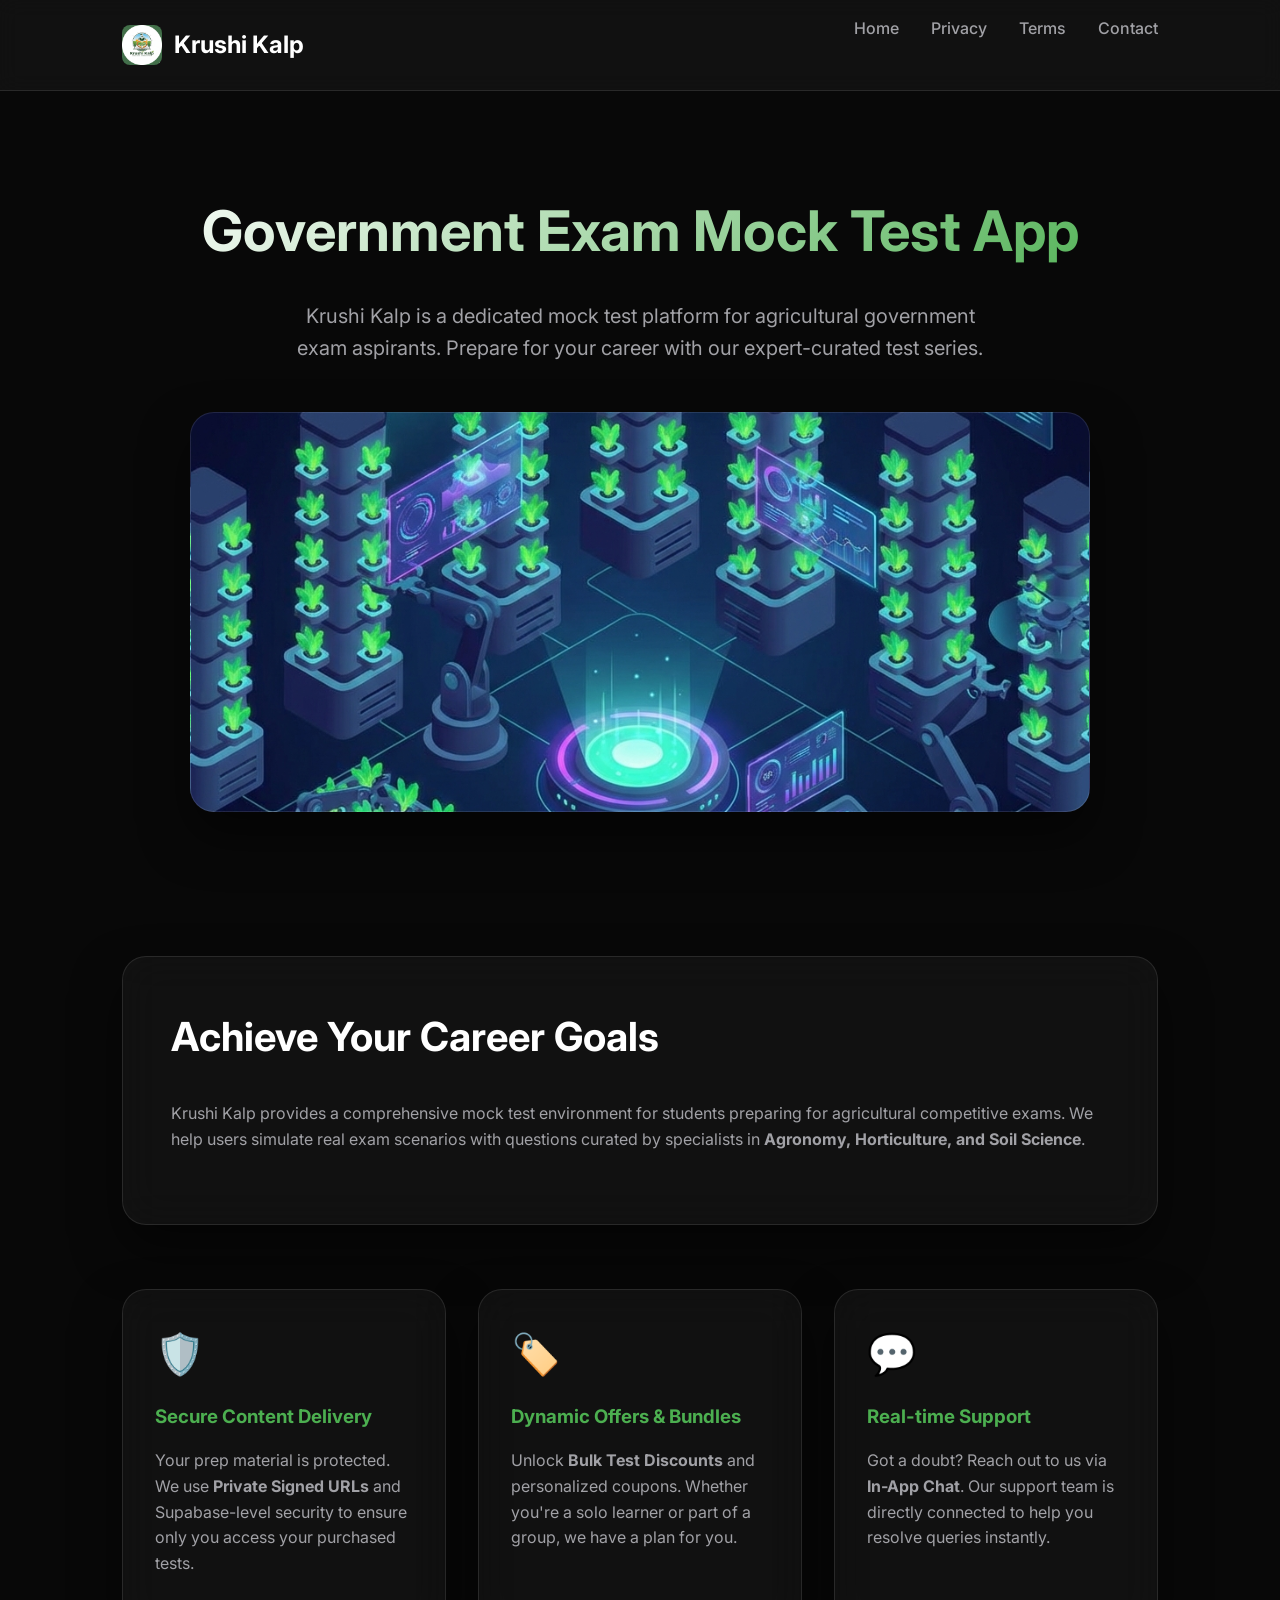
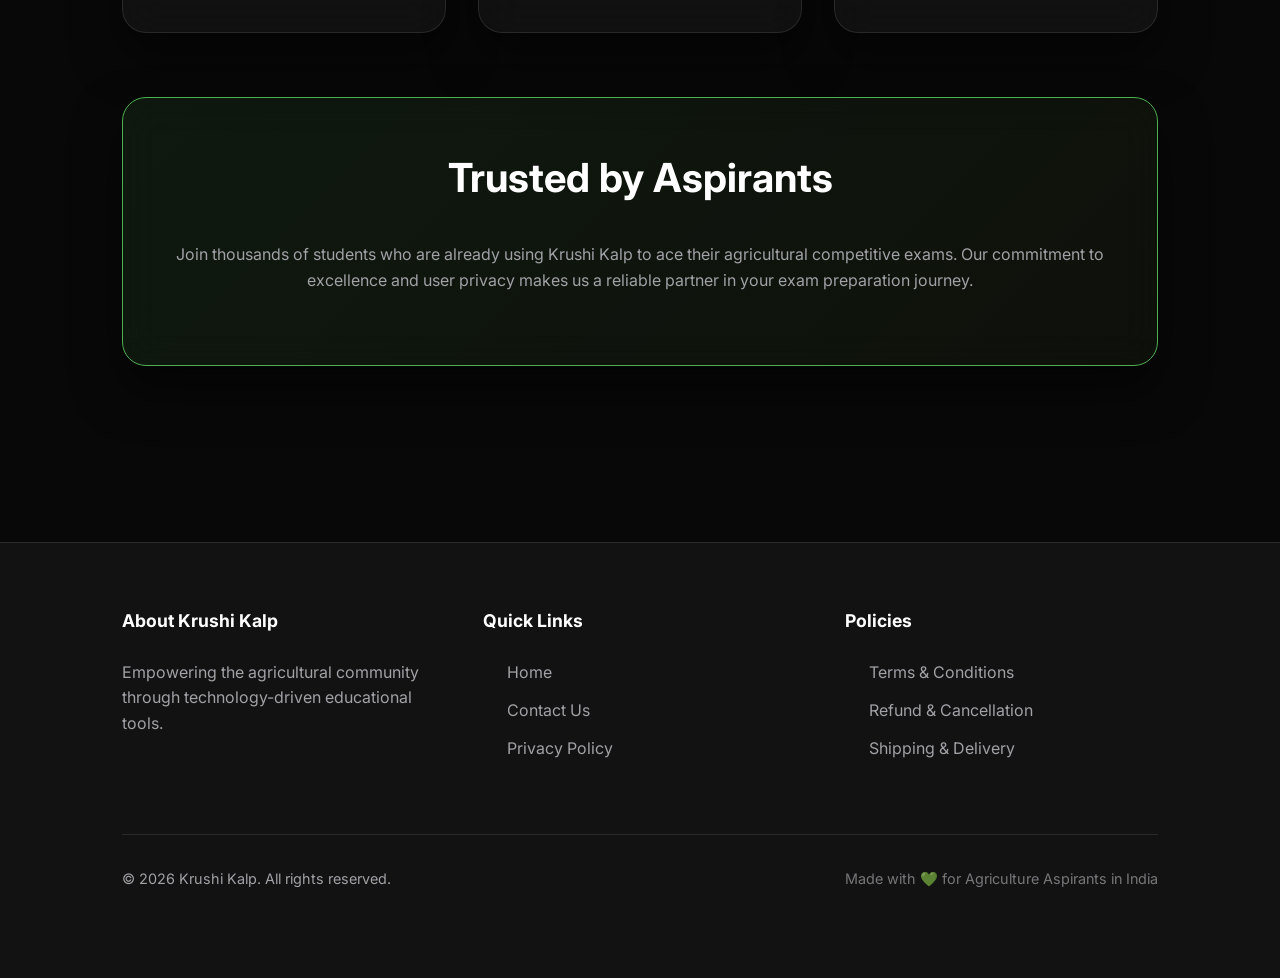
==== index.html @ 7db2fd85 "firs upload" ====
<!DOCTYPE html>
<html lang="en">

<head>
    <meta charset="UTF-8">
    <meta name="viewport" content="width=device-width, initial-scale=1.0">
    <title>Krushi Kalp - Professional Agritech Solutions</title>
    <link rel="stylesheet" href="styles.css">
    <link href="https://fonts.googleapis.com/css2?family=Inter:wght@400;500;700&display=swap" rel="stylesheet">
</head>

<body>
    <header>
        <div class="container">
            <nav>
                <a href="index.html" class="logo">
                    <img src="app_logo.jpeg" alt="Krushi Kalp Logo">
                    <span>Krushi Kalp</span>
                </a>
                <ul class="nav-links">
                    <li><a href="index.html">Home</a></li>
                    <li><a href="privacy-policy.html">Privacy</a></li>
                    <li><a href="terms-and-conditions.html">Terms</a></li>
                    <li><a href="contact-us.html">Contact</a></li>
                </ul>
            </nav>
        </div>
    </header>

    <main>
        <div class="container">
            <section class="hero">
                <h1>Government Exam Mock Test App</h1>
                <p>Krushi Kalp is a dedicated mock test platform for agricultural government exam aspirants. Prepare for
                    your career with our expert-curated test series.</p>
                <div class="hero-image" style="background-image: url('hero.png');"></div>
            </section>

            <section class="content-section">
                <div class="card">
                    <h2>Achieve Your Career Goals</h2>
                    <p>Krushi Kalp provides a comprehensive mock test environment for students preparing for
                        agricultural
                        competitive exams. We help users simulate real exam scenarios with questions curated by
                        specialists
                        in <strong>Agronomy, Horticulture, and Soil Science</strong>.</p>
                </div>

                <div
                    style="display: grid; grid-template-columns: repeat(auto-fit, minmax(280px, 1fr)); gap: 2rem; margin-top: 4rem;">
                    <div class="card" style="padding: 2rem; margin-bottom: 0;">
                        <span class="icon" style="font-size: 2.5rem; display: block; margin-bottom: 1rem;">🛡️</span>
                        <h3 style="margin-top: 0;">Secure Content Delivery</h3>
                        <p>Your prep material is protected. We use <strong>Private Signed URLs</strong> and
                            Supabase-level security to ensure only you access your purchased tests.</p>
                    </div>
                    <div class="card" style="padding: 2rem; margin-bottom: 0;">
                        <span class="icon" style="font-size: 2.5rem; display: block; margin-bottom: 1rem;">🏷️</span>
                        <h3 style="margin-top: 0;">Dynamic Offers & Bundles</h3>
                        <p>Unlock <strong>Bulk Test Discounts</strong> and personalized coupons. Whether you're a solo
                            learner or part of a group, we have a plan for you.</p>
                    </div>
                    <div class="card" style="padding: 2rem; margin-bottom: 0;">
                        <span class="icon" style="font-size: 2.5rem; display: block; margin-bottom: 1rem;">💬</span>
                        <h3 style="margin-top: 0;">Real-time Support</h3>
                        <p>Got a doubt? Reach out to us via <strong>In-App Chat</strong>. Our support team is directly
                            connected to help you resolve queries instantly.</p>
                    </div>
                </div>

                <div class="card"
                    style="margin-top: 4rem; text-align: center; background: linear-gradient(135deg, rgba(76, 175, 80, 0.1) 0%, rgba(139, 195, 74, 0.05) 100%); border-color: var(--primary-color);">
                    <h2>Trusted by Aspirants</h2>
                    <p>Join thousands of students who are already using Krushi Kalp to ace their agricultural
                        competitive exams. Our commitment to excellence and user privacy makes us a reliable partner in
                        your
                        exam preparation journey.</p>
                </div>
            </section>
        </div>
    </main>

    <footer>
        <div class="container">
            <div class="footer-grid">
                <div class="footer-col">
                    <h4>About Krushi Kalp</h4>
                    <p>Empowering the agricultural community through technology-driven educational tools.</p>
                </div>
                <div class="footer-col">
                    <h4>Quick Links</h4>
                    <ul class="footer-links">
                        <li><a href="index.html">Home</a></li>
                        <li><a href="contact-us.html">Contact Us</a></li>
                        <li><a href="privacy-policy.html">Privacy Policy</a></li>
                    </ul>
                </div>
                <div class="footer-col">
                    <h4>Policies</h4>
                    <ul class="footer-links">
                        <li><a href="terms-and-conditions.html">Terms & Conditions</a></li>
                        <li><a href="refund-policy.html">Refund & Cancellation</a></li>
                        <li><a href="shipping.html">Shipping & Delivery</a></li>
                    </ul>
                </div>
            </div>
            <div class="footer-bottom"
                style="border-top: 1px solid var(--glass-border); padding-top: 2rem; display: flex; justify-content: space-between; align-items: center; flex-wrap: wrap;">
                <p>&copy; 2026 Krushi Kalp. All rights reserved.</p>
                <p style="opacity: 0.7;">Made with 💚 for Agriculture Aspirants in India</p>
            </div>
        </div>
    </footer>
</body>

</html>
---- styles.css ----
:root {
    --primary-color: #4CAF50;
    --primary-dark: #388E3C;
    --accent-color: #8BC34A;
    --bg-dark: #080808;
    --surface-dark: #121212;
    --text-primary: #ffffff;
    --text-secondary: #a1a1a6;
    --glass-bg: rgba(255, 255, 255, 0.04);
    --glass-border: rgba(255, 255, 255, 0.1);
    --primary-glow: rgba(76, 175, 80, 0.3);
    --shadow: 0 24px 48px rgba(0, 0, 0, 0.5);
}

* {
    margin: 0;
    padding: 0;
    box-sizing: border-box;
}

body {
    font-family: 'SF Pro Display', 'Inter', -apple-system, BlinkMacSystemFont, "Segoe UI", Roboto, sans-serif;
    background-color: var(--bg-dark);
    background-image: url("data:image/svg+xml,%3Csvg viewBox='0 0 200 200' xmlns='http://www.w3.org/2000/svg'%3%3Ffilter id='noiseFilter'%3E%3CfeTurbulence type='fractalNoise' baseFrequency='0.65' numOctaves='3' stitchTiles='stitch'/%3E%3C/filter%3E%3Crect width='100%25' height='100%25' filter='url(%23noiseFilter)'/%3E%3C/svg%3E");
    background-attachment: fixed;
    color: var(--text-primary);
    line-height: 1.6;
    overflow-x: hidden;
    -webkit-font-smoothing: antialiased;
}

.container {
    max-width: 1100px;
    margin: 0 auto;
    padding: 0 2rem;
}

header {
    background: var(--glass-bg);
    backdrop-filter: blur(10px);
    -webkit-backdrop-filter: blur(10px);
    border-bottom: 1px solid var(--glass-border);
    padding: 1rem 0;
    position: sticky;
    top: 0;
    z-index: 100;
}

nav {
    display: flex;
    justify-content: space-between;
    align-items: center;
}

.logo {
    display: flex;
    align-items: center;
    gap: 12px;
    text-decoration: none;
    color: var(--text-primary);
    font-weight: 700;
    font-size: 1.5rem;
}

.logo img {
    height: 40px;
    border-radius: 8px;
}

.nav-links {
    display: flex;
    gap: 2rem;
    list-style: none;
}

.nav-links a {
    text-decoration: none;
    color: var(--text-secondary);
    font-weight: 500;
    transition: color 0.3s ease;
}

.nav-links a:hover {
    color: var(--primary-color);
}

.hero {
    padding: 6rem 0 4rem;
    text-align: center;
}

.hero h1 {
    font-size: 3.5rem;
    margin-bottom: 1.5rem;
    background: linear-gradient(135deg, #FFF 0%, var(--primary-color) 100%);
    -webkit-background-clip: text;
    background-clip: text;
    -webkit-text-fill-color: transparent;
}

.hero p {
    font-size: 1.25rem;
    color: var(--text-secondary);
    max-width: 700px;
    margin: 0 auto 3rem;
}

.hero-image {
    width: 100%;
    max-width: 900px;
    height: 400px;
    margin: 0 auto;
    background-size: cover;
    background-position: center;
    border-radius: 24px;
    border: 1px solid var(--glass-border);
    box-shadow: var(--shadow);
}

.content-section {
    padding: 5rem 0;
}

.card {
    background: var(--glass-bg);
    backdrop-filter: blur(20px) saturate(180%);
    -webkit-backdrop-filter: blur(20px) saturate(180%);
    border: 1px solid var(--glass-border);
    border-radius: 24px;
    padding: 3rem;
    margin-bottom: 2rem;
    box-shadow: var(--shadow);
    transition: all 0.4s cubic-bezier(0.165, 0.84, 0.44, 1);
}

.card:hover {
    transform: translateY(-10px);
    border-color: var(--primary-color);
    box-shadow: 0 0 30px var(--primary-glow);
    background: rgba(255, 255, 255, 0.06);
}

/* Custom Scrollbar */
::-webkit-scrollbar {
    width: 8px;
}

::-webkit-scrollbar-track {
    background: var(--bg-dark);
}

::-webkit-scrollbar-thumb {
    background: var(--surface-dark);
    border-radius: 4px;
}

::-webkit-scrollbar-thumb:hover {
    background: var(--primary-dark);
}

h2 {
    font-size: 2.5rem;
    margin-bottom: 2rem;
}

h3 {
    margin-top: 2rem;
    margin-bottom: 1rem;
    color: var(--primary-color);
}

p {
    margin-bottom: 1.5rem;
    color: var(--text-secondary);
}

ul {
    margin-bottom: 1.5rem;
    margin-left: 1.5rem;
    color: var(--text-secondary);
}

li {
    margin-bottom: 0.5rem;
}

footer {
    padding: 4rem 0;
    background: var(--surface-dark);
    margin-top: 4rem;
    border-top: 1px solid var(--glass-border);
}

.footer-grid {
    display: grid;
    grid-template-columns: repeat(auto-fit, minmax(200px, 1fr));
    gap: 3rem;
    margin-bottom: 3rem;
}

.footer-col h4 {
    margin-bottom: 1.5rem;
    font-size: 1.1rem;
}

.footer-links {
    list-style: none;
}

.footer-links li {
    margin-bottom: 0.8rem;
}

.footer-links a {
    text-decoration: none;
    color: var(--text-secondary);
    transition: color 0.3s;
}

.footer-links a:hover {
    color: var(--primary-color);
}

.footer-bottom {
    text-align: center;
    border-top: 1px solid var(--glass-border);
    padding-top: 2rem;
    font-size: 0.9rem;
    color: #666;
}

@media (max-width: 768px) {
    .nav-links {
        display: none;
    }

    .hero h1 {
        font-size: 2.5rem;
    }

    .card {
        padding: 1.5rem;
    }
}
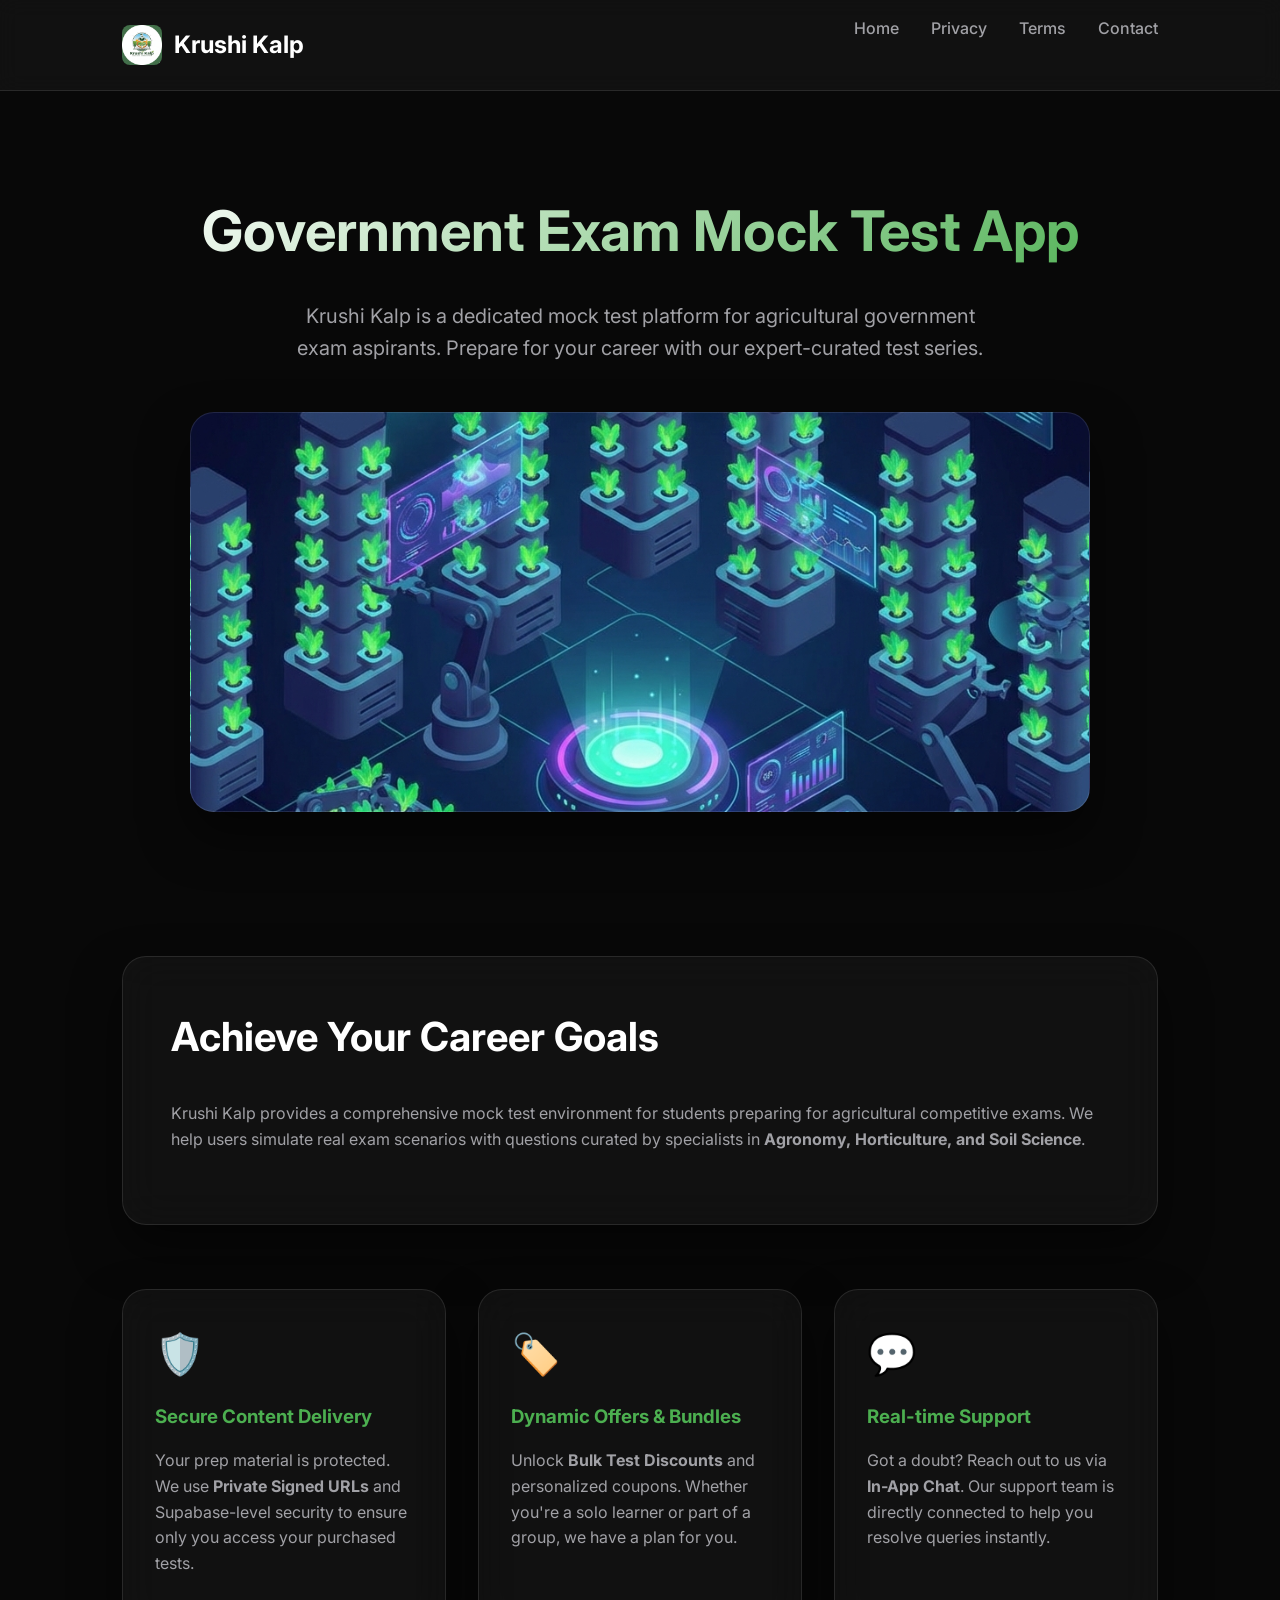
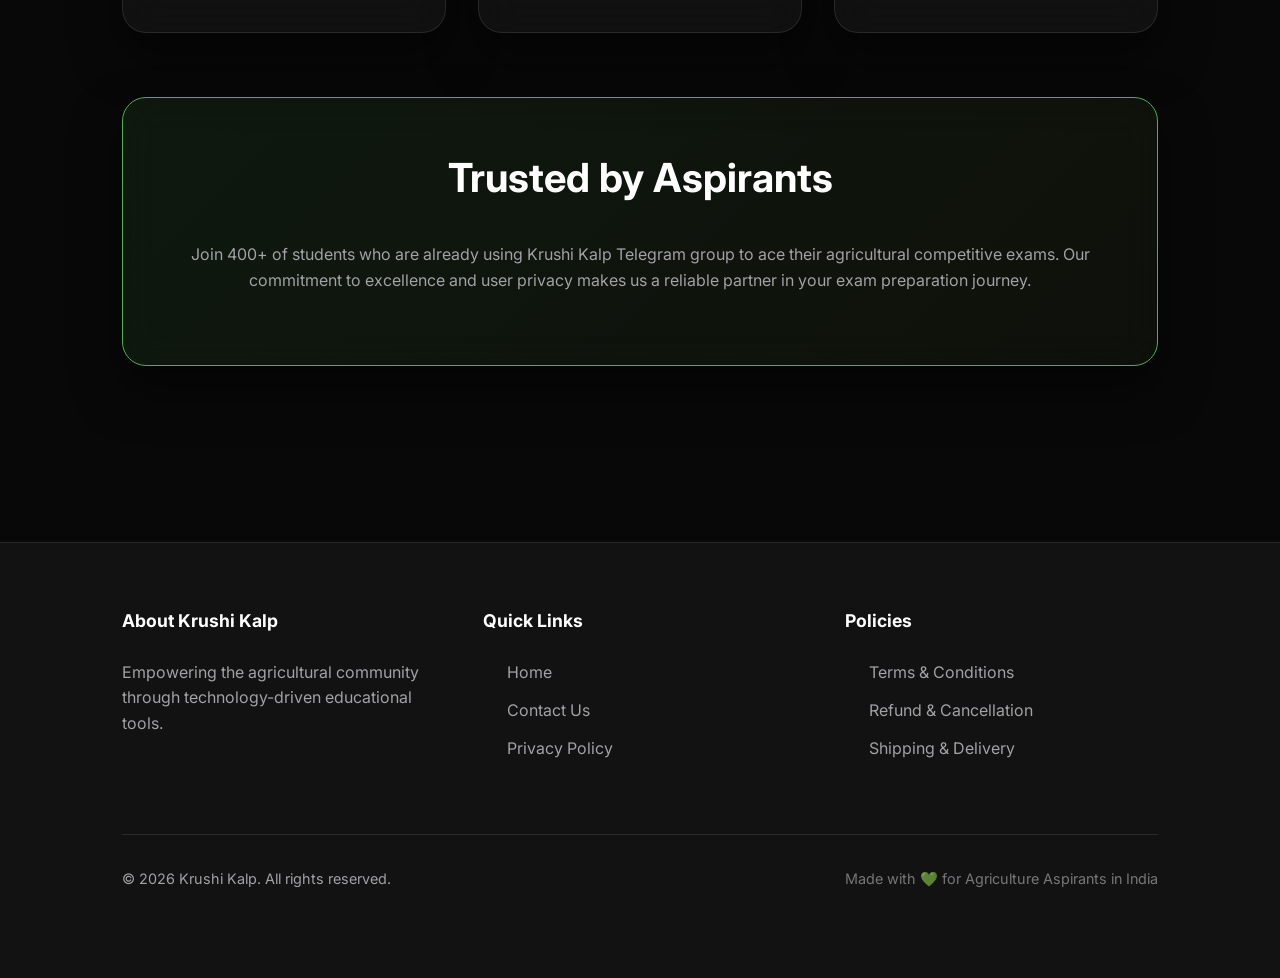
==== commit a5d7bb7a: "Update index.html" ====
--- a/index.html
+++ b/index.html
@@ -71,7 +71,7 @@
                 <div class="card"
                     style="margin-top: 4rem; text-align: center; background: linear-gradient(135deg, rgba(76, 175, 80, 0.1) 0%, rgba(139, 195, 74, 0.05) 100%); border-color: var(--primary-color);">
                     <h2>Trusted by Aspirants</h2>
-                    <p>Join thousands of students who are already using Krushi Kalp to ace their agricultural
+                    <p>Join 400+ of students who are already using Krushi Kalp Telegram group to ace their agricultural
                         competitive exams. Our commitment to excellence and user privacy makes us a reliable partner in
                         your
                         exam preparation journey.</p>
@@ -113,4 +113,5 @@
     </footer>
 </body>
 
-</html>+
+</html>
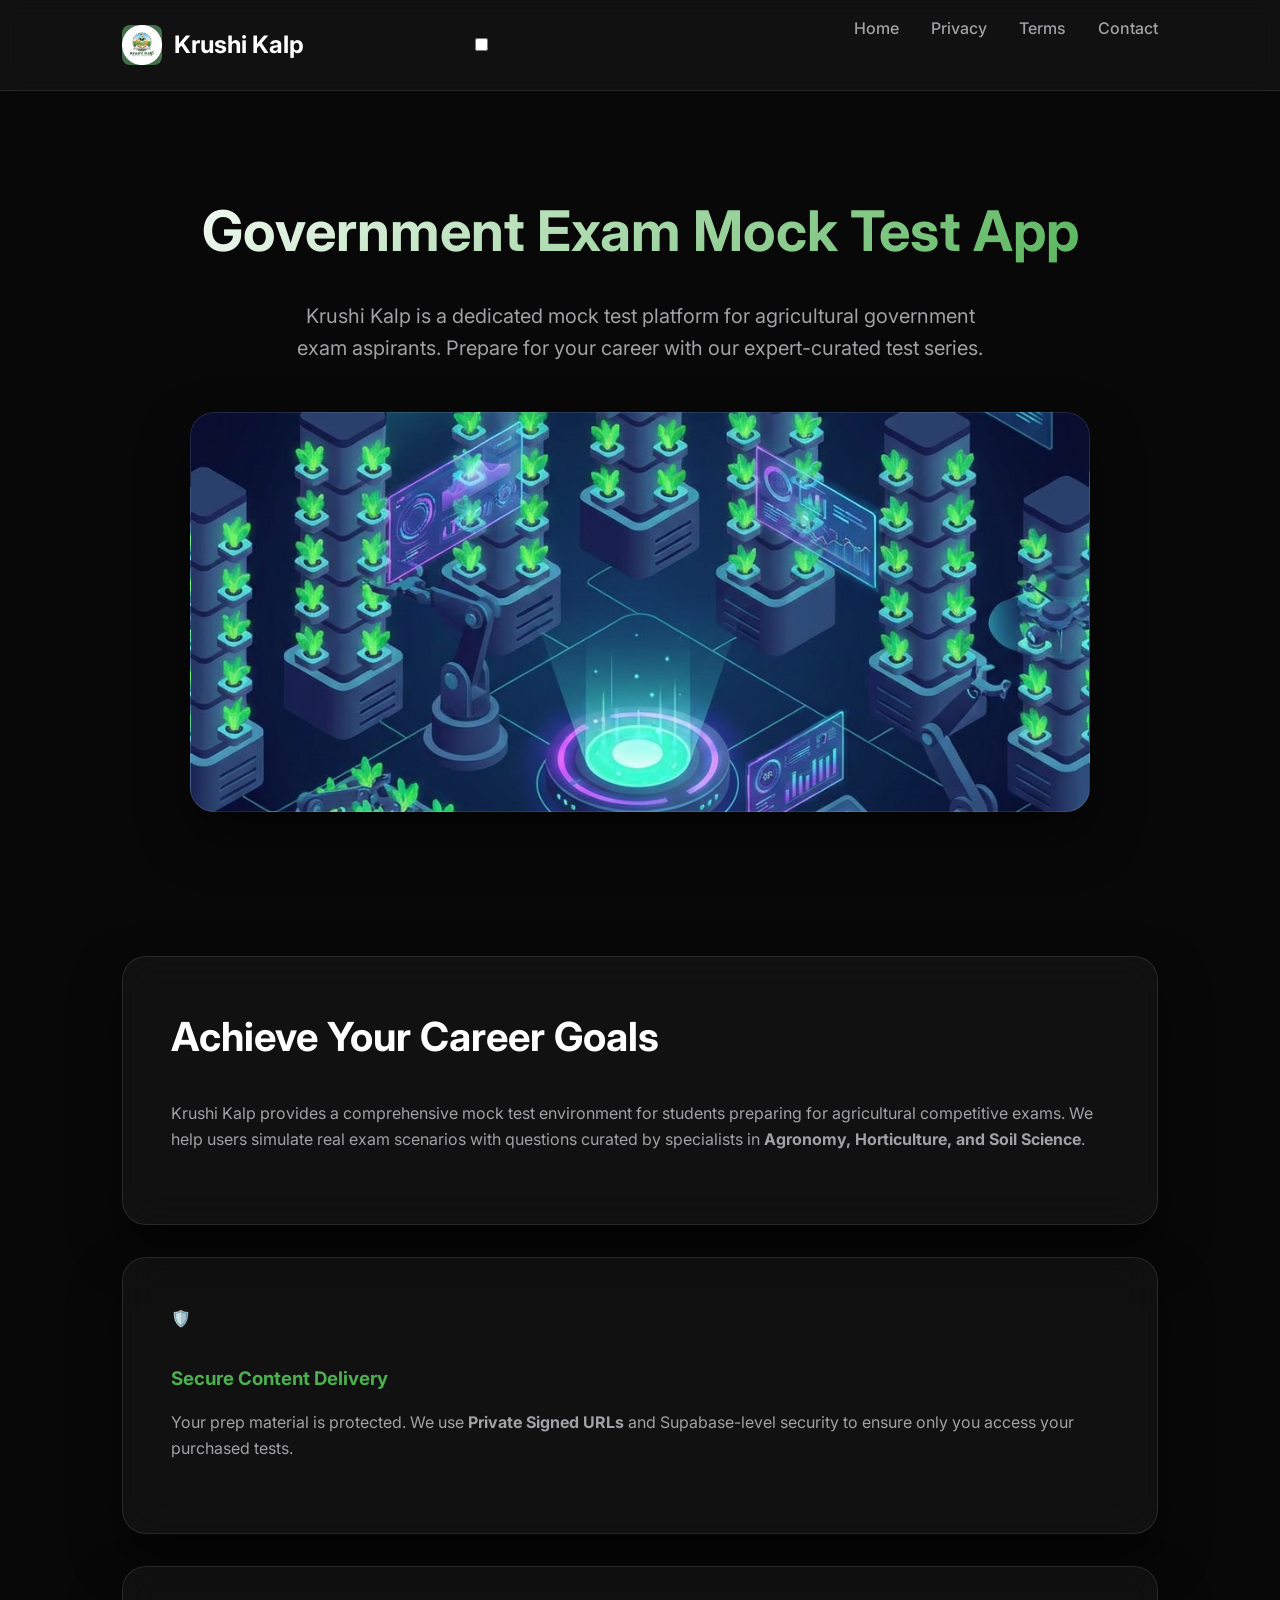
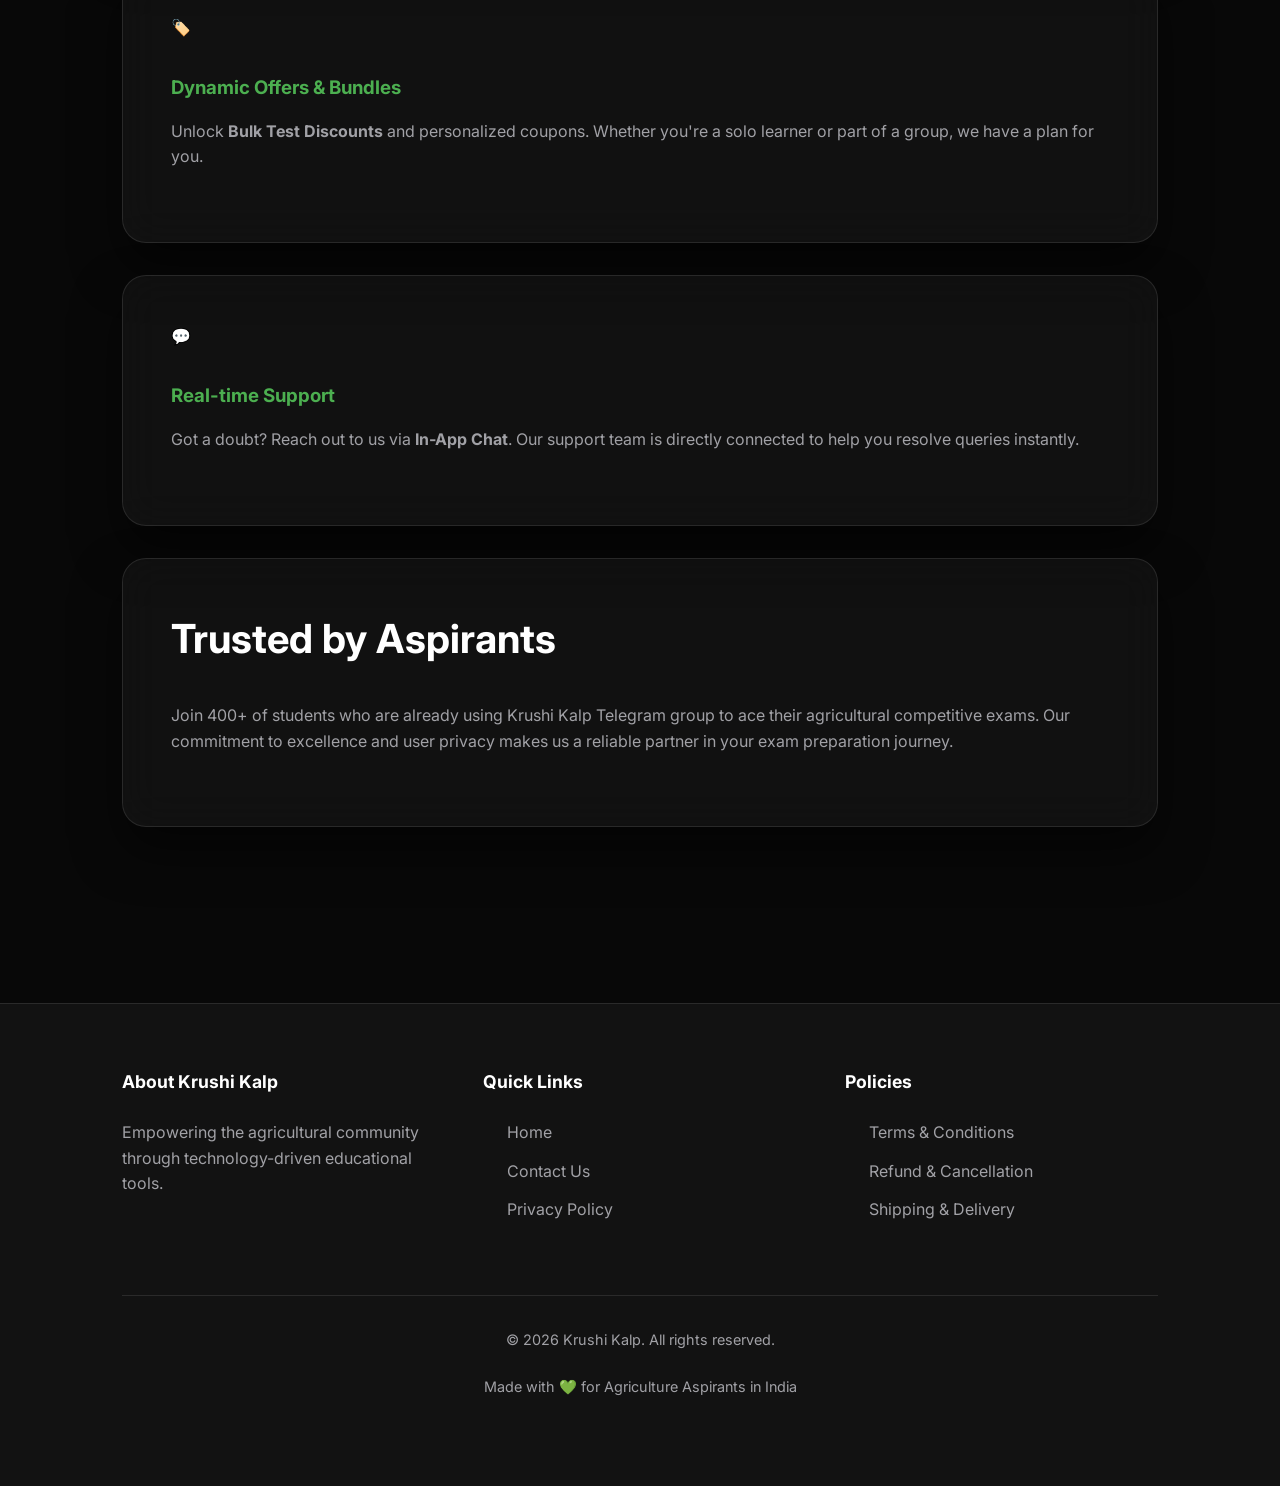
==== commit 8b9c5548: "add responsiveness" ====
--- a/index.html
+++ b/index.html
@@ -17,8 +17,14 @@
                     <img src="app_logo.jpeg" alt="Krushi Kalp Logo">
                     <span>Krushi Kalp</span>
                 </a>
+
+                <input type="checkbox" id="nav-toggle" class="nav-toggle">
+                <label for="nav-toggle" class="nav-toggle-label">
+                    <span></span>
+                </label>
+
                 <ul class="nav-links">
-                    <li><a href="index.html">Home</a></li>
+                    <li><a href="index.html" class="active">Home</a></li>
                     <li><a href="privacy-policy.html">Privacy</a></li>
                     <li><a href="terms-and-conditions.html">Terms</a></li>
                     <li><a href="contact-us.html">Contact</a></li>
@@ -46,30 +52,28 @@
                         in <strong>Agronomy, Horticulture, and Soil Science</strong>.</p>
                 </div>
 
-                <div
-                    style="display: grid; grid-template-columns: repeat(auto-fit, minmax(280px, 1fr)); gap: 2rem; margin-top: 4rem;">
-                    <div class="card" style="padding: 2rem; margin-bottom: 0;">
-                        <span class="icon" style="font-size: 2.5rem; display: block; margin-bottom: 1rem;">🛡️</span>
-                        <h3 style="margin-top: 0;">Secure Content Delivery</h3>
+                <div class="feature-grid">
+                    <div class="card feature-card">
+                        <span class="icon">🛡️</span>
+                        <h3>Secure Content Delivery</h3>
                         <p>Your prep material is protected. We use <strong>Private Signed URLs</strong> and
                             Supabase-level security to ensure only you access your purchased tests.</p>
                     </div>
-                    <div class="card" style="padding: 2rem; margin-bottom: 0;">
-                        <span class="icon" style="font-size: 2.5rem; display: block; margin-bottom: 1rem;">🏷️</span>
-                        <h3 style="margin-top: 0;">Dynamic Offers & Bundles</h3>
+                    <div class="card feature-card">
+                        <span class="icon">🏷️</span>
+                        <h3>Dynamic Offers & Bundles</h3>
                         <p>Unlock <strong>Bulk Test Discounts</strong> and personalized coupons. Whether you're a solo
                             learner or part of a group, we have a plan for you.</p>
                     </div>
-                    <div class="card" style="padding: 2rem; margin-bottom: 0;">
-                        <span class="icon" style="font-size: 2.5rem; display: block; margin-bottom: 1rem;">💬</span>
-                        <h3 style="margin-top: 0;">Real-time Support</h3>
+                    <div class="card feature-card">
+                        <span class="icon">💬</span>
+                        <h3>Real-time Support</h3>
                         <p>Got a doubt? Reach out to us via <strong>In-App Chat</strong>. Our support team is directly
                             connected to help you resolve queries instantly.</p>
                     </div>
                 </div>
 
-                <div class="card"
-                    style="margin-top: 4rem; text-align: center; background: linear-gradient(135deg, rgba(76, 175, 80, 0.1) 0%, rgba(139, 195, 74, 0.05) 100%); border-color: var(--primary-color);">
+                <div class="card highlights-card">
                     <h2>Trusted by Aspirants</h2>
                     <p>Join 400+ of students who are already using Krushi Kalp Telegram group to ace their agricultural
                         competitive exams. Our commitment to excellence and user privacy makes us a reliable partner in
@@ -104,14 +108,12 @@
                     </ul>
                 </div>
             </div>
-            <div class="footer-bottom"
-                style="border-top: 1px solid var(--glass-border); padding-top: 2rem; display: flex; justify-content: space-between; align-items: center; flex-wrap: wrap;">
+            <div class="footer-bottom">
                 <p>&copy; 2026 Krushi Kalp. All rights reserved.</p>
-                <p style="opacity: 0.7;">Made with 💚 for Agriculture Aspirants in India</p>
+                <p>Made with 💚 for Agriculture Aspirants in India</p>
             </div>
         </div>
     </footer>
 </body>
 
-
 </html>
